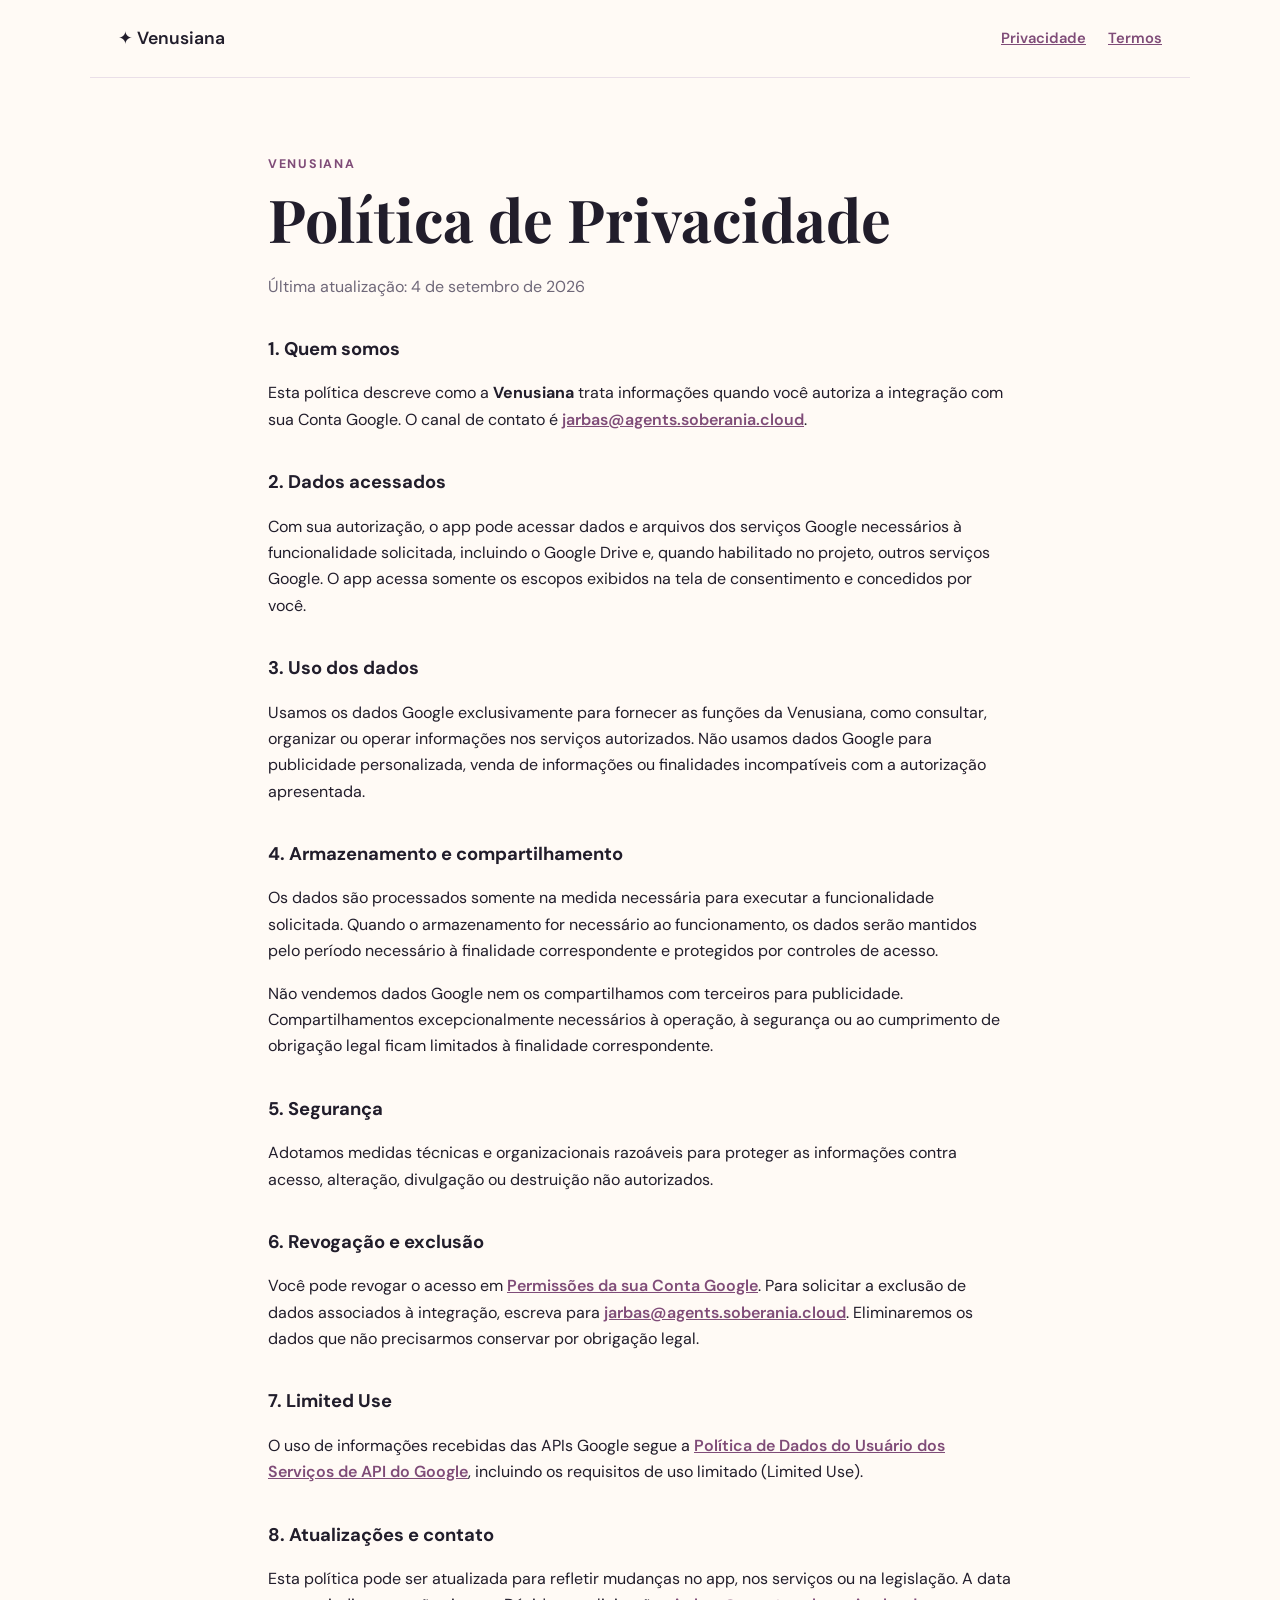
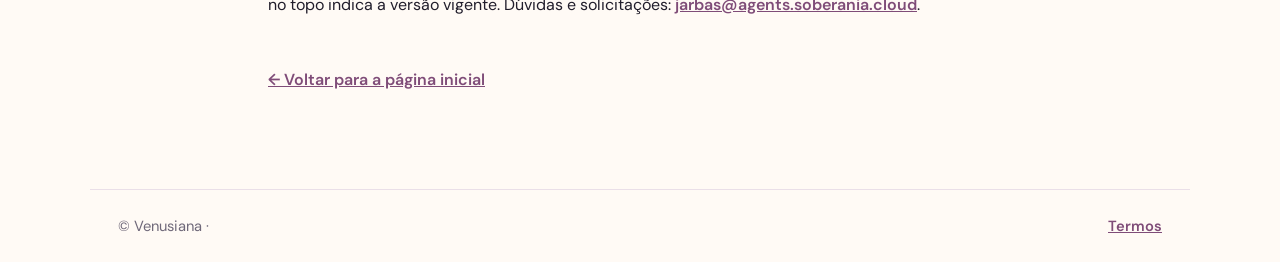
==== privacy/index.html @ 53e63041 "Create Venusiana OAuth compliance website" ====
<!doctype html><html lang="pt-BR"><head><meta charset="utf-8"><meta name="viewport" content="width=device-width, initial-scale=1"><meta name="description" content="Política de Privacidade da integração Venusiana."><title>Política de Privacidade — Venusiana</title><link rel="stylesheet" href="/styles.css"></head><body><header><a class="brand" href="/">✦ Venusiana</a><nav><a href="/privacy">Privacidade</a><a href="/terms">Termos</a></nav></header><main class="document"><p class="eyebrow">Venusiana</p><h1>Política de Privacidade</h1><p class="muted">Última atualização: 4 de setembro de 2026</p><h2>1. Quem somos</h2><p>Esta política descreve como a <strong>Venusiana</strong> trata informações quando você autoriza a integração com sua Conta Google. O canal de contato é <a href="mailto:jarbas@agents.soberania.cloud">jarbas@agents.soberania.cloud</a>.</p><h2>2. Dados acessados</h2><p>Com sua autorização, o app pode acessar dados e arquivos dos serviços Google necessários à funcionalidade solicitada, incluindo o Google Drive e, quando habilitado no projeto, outros serviços Google. O app acessa somente os escopos exibidos na tela de consentimento e concedidos por você.</p><h2>3. Uso dos dados</h2><p>Usamos os dados Google exclusivamente para fornecer as funções da Venusiana, como consultar, organizar ou operar informações nos serviços autorizados. Não usamos dados Google para publicidade personalizada, venda de informações ou finalidades incompatíveis com a autorização apresentada.</p><h2>4. Armazenamento e compartilhamento</h2><p>Os dados são processados somente na medida necessária para executar a funcionalidade solicitada. Quando o armazenamento for necessário ao funcionamento, os dados serão mantidos pelo período necessário à finalidade correspondente e protegidos por controles de acesso.</p><p>Não vendemos dados Google nem os compartilhamos com terceiros para publicidade. Compartilhamentos excepcionalmente necessários à operação, à segurança ou ao cumprimento de obrigação legal ficam limitados à finalidade correspondente.</p><h2>5. Segurança</h2><p>Adotamos medidas técnicas e organizacionais razoáveis para proteger as informações contra acesso, alteração, divulgação ou destruição não autorizados.</p><h2>6. Revogação e exclusão</h2><p>Você pode revogar o acesso em <a href="https://myaccount.google.com/permissions" rel="noopener">Permissões da sua Conta Google</a>. Para solicitar a exclusão de dados associados à integração, escreva para <a href="mailto:jarbas@agents.soberania.cloud">jarbas@agents.soberania.cloud</a>. Eliminaremos os dados que não precisarmos conservar por obrigação legal.</p><h2>7. Limited Use</h2><p>O uso de informações recebidas das APIs Google segue a <a href="https://developers.google.com/terms/api-services-user-data-policy" rel="noopener">Política de Dados do Usuário dos Serviços de API do Google</a>, incluindo os requisitos de uso limitado (Limited Use).</p><h2>8. Atualizações e contato</h2><p>Esta política pode ser atualizada para refletir mudanças no app, nos serviços ou na legislação. A data no topo indica a versão vigente. Dúvidas e solicitações: <a href="mailto:jarbas@agents.soberania.cloud">jarbas@agents.soberania.cloud</a>.</p><p class="back"><a href="/">← Voltar para a página inicial</a></p></main><footer>© Venusiana · <a href="/terms">Termos</a></footer></body></html>
---- styles.css ----
@import url('https://fonts.googleapis.com/css2?family=DM+Sans:wght@400;500;700&family=Playfair+Display:wght@600;700&display=swap');:root{--ink:#211d2b;--muted:#6f6879;--paper:#fffaf5;--accent:#7f4c78;--line:#eadfe8}*{box-sizing:border-box}body{margin:0;background:var(--paper);color:var(--ink);font-family:'DM Sans',system-ui,sans-serif;line-height:1.65}a{color:var(--accent);font-weight:600}header,footer{max-width:1100px;margin:auto;padding:24px 28px;display:flex;justify-content:space-between;gap:20px;align-items:center}header{border-bottom:1px solid var(--line)}nav{display:flex;gap:22px;font-size:.92rem}.brand{text-decoration:none;color:var(--ink);font-size:1.1rem}.hero,.grid,.document{max-width:1000px;margin:auto;padding:80px 28px}.hero{max-width:900px}.eyebrow{text-transform:uppercase;letter-spacing:.14em;color:var(--accent);font-weight:700;font-size:.78rem}.hero h1,.document h1{font-family:'Playfair Display',Georgia,serif;font-size:clamp(2.6rem,7vw,5rem);line-height:1.05;margin:12px 0 24px}.lead{font-size:1.35rem;max-width:720px}.actions{display:flex;flex-wrap:wrap;gap:12px;margin-top:30px}.button{display:inline-block;background:var(--accent);color:#fff;padding:12px 18px;border-radius:8px;text-decoration:none}.secondary{background:transparent;color:var(--accent);border:1px solid var(--accent)}.grid{display:grid;grid-template-columns:repeat(3,1fr);gap:18px;padding-top:0}.grid article{border:1px solid var(--line);background:#fff;padding:24px;border-radius:12px}.grid h2,.document h2{font-size:1.15rem}.notice{max-width:944px;margin:0 auto 60px;padding:18px 24px;background:#f4e8f0;border-left:4px solid var(--accent)}.document{max-width:800px;padding-top:64px}.document h1{font-size:clamp(2.2rem,5vw,3.7rem)}.document h2{margin-top:34px}.muted{color:var(--muted)}.back{margin-top:48px}footer{border-top:1px solid var(--line);color:var(--muted);font-size:.92rem}@media(max-width:700px){.grid{grid-template-columns:1fr}header,footer,.hero,.grid,.document{padding-left:20px;padding-right:20px}header,footer{align-items:flex-start;flex-direction:column}}
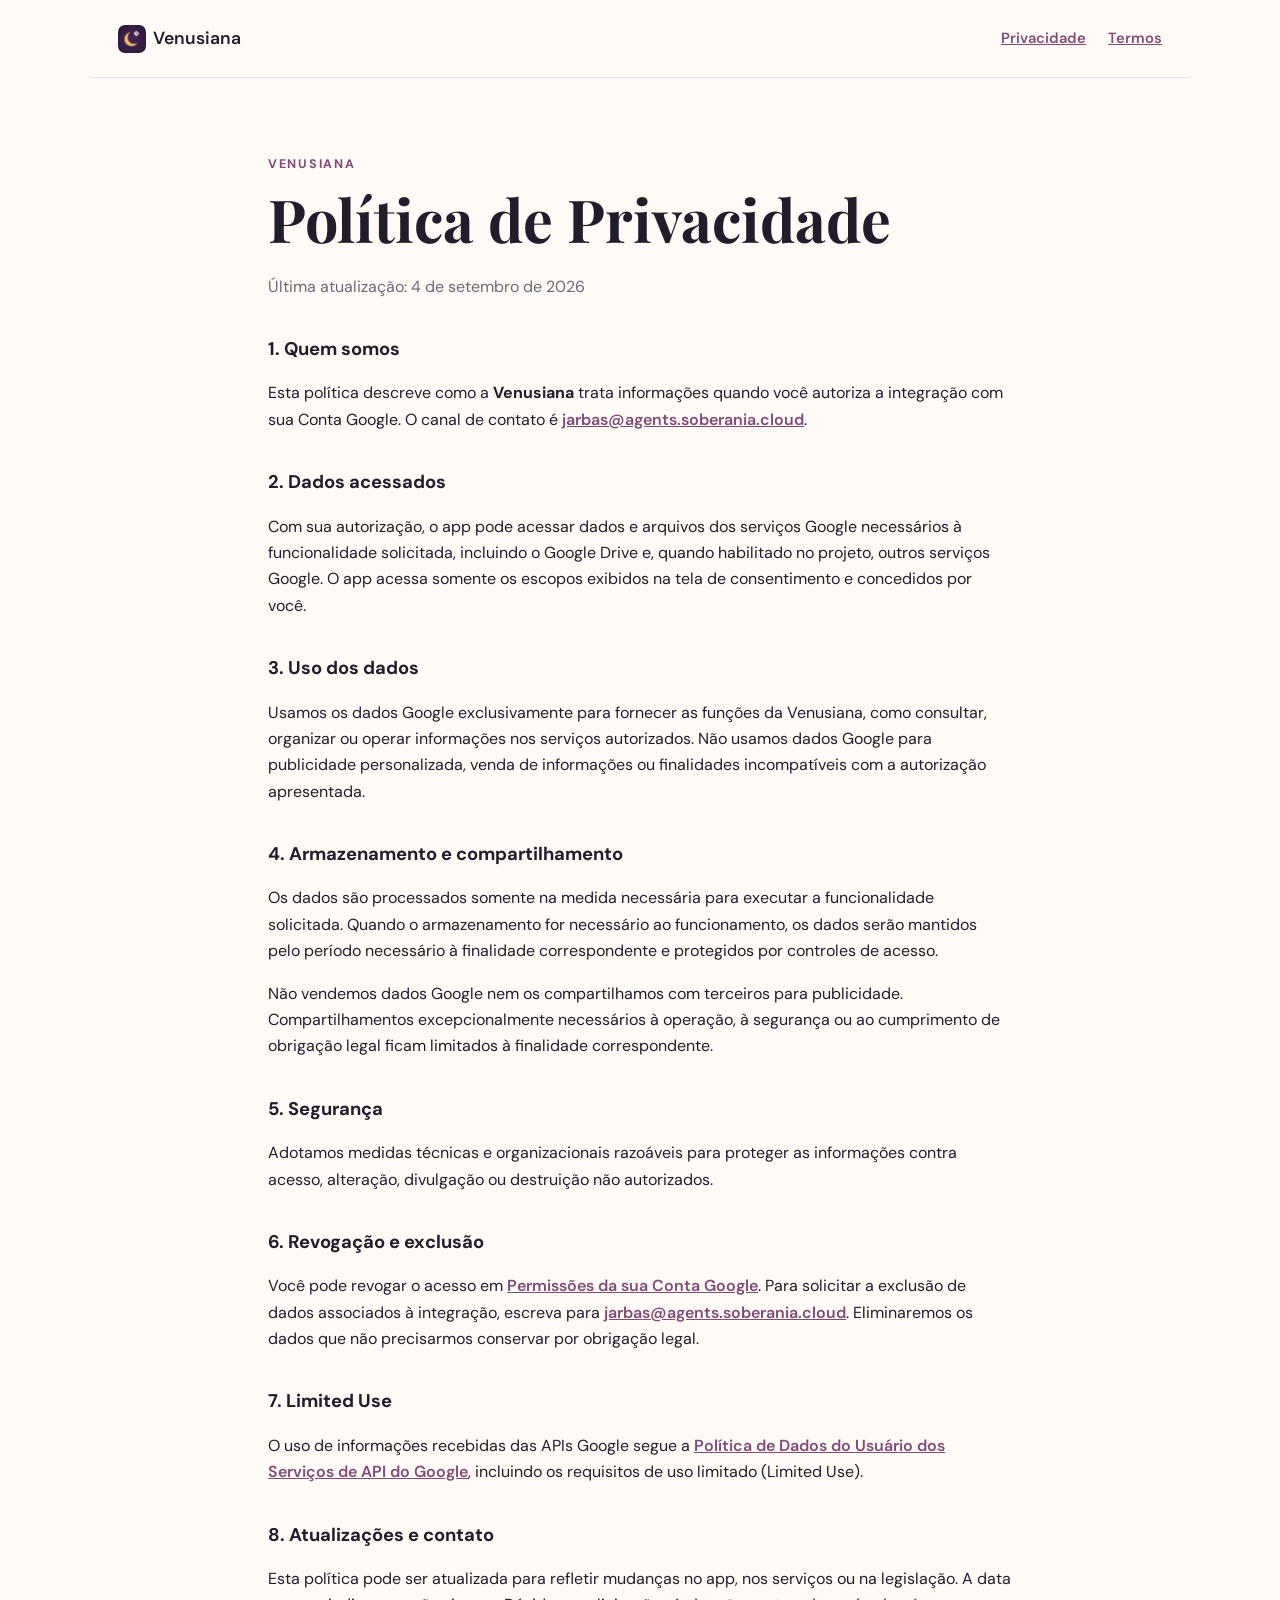
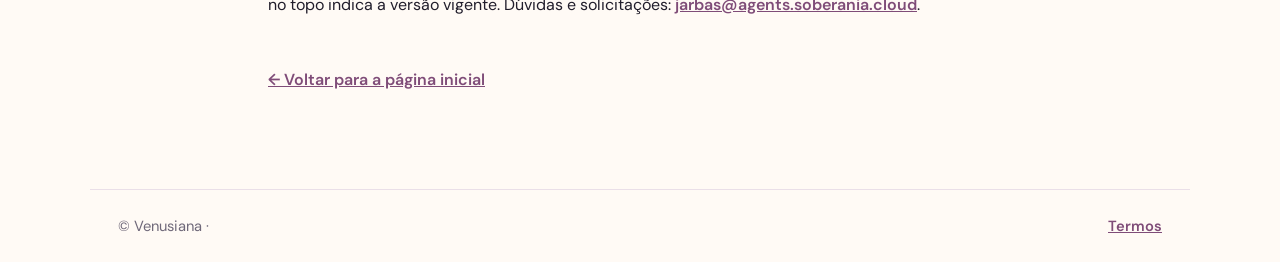
==== commit 9557f220: "Add Venusiana app logo and favicon" ====
--- a/privacy/index.html
+++ b/privacy/index.html
@@ -1 +1 @@
-<!doctype html><html lang="pt-BR"><head><meta charset="utf-8"><meta name="viewport" content="width=device-width, initial-scale=1"><meta name="description" content="Política de Privacidade da integração Venusiana."><title>Política de Privacidade — Venusiana</title><link rel="stylesheet" href="/styles.css"></head><body><header><a class="brand" href="/">✦ Venusiana</a><nav><a href="/privacy">Privacidade</a><a href="/terms">Termos</a></nav></header><main class="document"><p class="eyebrow">Venusiana</p><h1>Política de Privacidade</h1><p class="muted">Última atualização: 4 de setembro de 2026</p><h2>1. Quem somos</h2><p>Esta política descreve como a <strong>Venusiana</strong> trata informações quando você autoriza a integração com sua Conta Google. O canal de contato é <a href="mailto:jarbas@agents.soberania.cloud">jarbas@agents.soberania.cloud</a>.</p><h2>2. Dados acessados</h2><p>Com sua autorização, o app pode acessar dados e arquivos dos serviços Google necessários à funcionalidade solicitada, incluindo o Google Drive e, quando habilitado no projeto, outros serviços Google. O app acessa somente os escopos exibidos na tela de consentimento e concedidos por você.</p><h2>3. Uso dos dados</h2><p>Usamos os dados Google exclusivamente para fornecer as funções da Venusiana, como consultar, organizar ou operar informações nos serviços autorizados. Não usamos dados Google para publicidade personalizada, venda de informações ou finalidades incompatíveis com a autorização apresentada.</p><h2>4. Armazenamento e compartilhamento</h2><p>Os dados são processados somente na medida necessária para executar a funcionalidade solicitada. Quando o armazenamento for necessário ao funcionamento, os dados serão mantidos pelo período necessário à finalidade correspondente e protegidos por controles de acesso.</p><p>Não vendemos dados Google nem os compartilhamos com terceiros para publicidade. Compartilhamentos excepcionalmente necessários à operação, à segurança ou ao cumprimento de obrigação legal ficam limitados à finalidade correspondente.</p><h2>5. Segurança</h2><p>Adotamos medidas técnicas e organizacionais razoáveis para proteger as informações contra acesso, alteração, divulgação ou destruição não autorizados.</p><h2>6. Revogação e exclusão</h2><p>Você pode revogar o acesso em <a href="https://myaccount.google.com/permissions" rel="noopener">Permissões da sua Conta Google</a>. Para solicitar a exclusão de dados associados à integração, escreva para <a href="mailto:jarbas@agents.soberania.cloud">jarbas@agents.soberania.cloud</a>. Eliminaremos os dados que não precisarmos conservar por obrigação legal.</p><h2>7. Limited Use</h2><p>O uso de informações recebidas das APIs Google segue a <a href="https://developers.google.com/terms/api-services-user-data-policy" rel="noopener">Política de Dados do Usuário dos Serviços de API do Google</a>, incluindo os requisitos de uso limitado (Limited Use).</p><h2>8. Atualizações e contato</h2><p>Esta política pode ser atualizada para refletir mudanças no app, nos serviços ou na legislação. A data no topo indica a versão vigente. Dúvidas e solicitações: <a href="mailto:jarbas@agents.soberania.cloud">jarbas@agents.soberania.cloud</a>.</p><p class="back"><a href="/">← Voltar para a página inicial</a></p></main><footer>© Venusiana · <a href="/terms">Termos</a></footer></body></html>
+<!doctype html><html lang="pt-BR"><head><meta charset="utf-8"><meta name="viewport" content="width=device-width, initial-scale=1"><meta name="description" content="Política de Privacidade da integração Venusiana."><title>Política de Privacidade — Venusiana</title><link rel="icon" type="image/png" href="/venusiana-logo.png"><link rel="stylesheet" href="/styles.css"></head><body><header><a class="brand" href="/"><img src="/venusiana-logo.png" alt="" width="28" height="28"> Venusiana</a><nav><a href="/privacy">Privacidade</a><a href="/terms">Termos</a></nav></header><main class="document"><p class="eyebrow">Venusiana</p><h1>Política de Privacidade</h1><p class="muted">Última atualização: 4 de setembro de 2026</p><h2>1. Quem somos</h2><p>Esta política descreve como a <strong>Venusiana</strong> trata informações quando você autoriza a integração com sua Conta Google. O canal de contato é <a href="mailto:jarbas@agents.soberania.cloud">jarbas@agents.soberania.cloud</a>.</p><h2>2. Dados acessados</h2><p>Com sua autorização, o app pode acessar dados e arquivos dos serviços Google necessários à funcionalidade solicitada, incluindo o Google Drive e, quando habilitado no projeto, outros serviços Google. O app acessa somente os escopos exibidos na tela de consentimento e concedidos por você.</p><h2>3. Uso dos dados</h2><p>Usamos os dados Google exclusivamente para fornecer as funções da Venusiana, como consultar, organizar ou operar informações nos serviços autorizados. Não usamos dados Google para publicidade personalizada, venda de informações ou finalidades incompatíveis com a autorização apresentada.</p><h2>4. Armazenamento e compartilhamento</h2><p>Os dados são processados somente na medida necessária para executar a funcionalidade solicitada. Quando o armazenamento for necessário ao funcionamento, os dados serão mantidos pelo período necessário à finalidade correspondente e protegidos por controles de acesso.</p><p>Não vendemos dados Google nem os compartilhamos com terceiros para publicidade. Compartilhamentos excepcionalmente necessários à operação, à segurança ou ao cumprimento de obrigação legal ficam limitados à finalidade correspondente.</p><h2>5. Segurança</h2><p>Adotamos medidas técnicas e organizacionais razoáveis para proteger as informações contra acesso, alteração, divulgação ou destruição não autorizados.</p><h2>6. Revogação e exclusão</h2><p>Você pode revogar o acesso em <a href="https://myaccount.google.com/permissions" rel="noopener">Permissões da sua Conta Google</a>. Para solicitar a exclusão de dados associados à integração, escreva para <a href="mailto:jarbas@agents.soberania.cloud">jarbas@agents.soberania.cloud</a>. Eliminaremos os dados que não precisarmos conservar por obrigação legal.</p><h2>7. Limited Use</h2><p>O uso de informações recebidas das APIs Google segue a <a href="https://developers.google.com/terms/api-services-user-data-policy" rel="noopener">Política de Dados do Usuário dos Serviços de API do Google</a>, incluindo os requisitos de uso limitado (Limited Use).</p><h2>8. Atualizações e contato</h2><p>Esta política pode ser atualizada para refletir mudanças no app, nos serviços ou na legislação. A data no topo indica a versão vigente. Dúvidas e solicitações: <a href="mailto:jarbas@agents.soberania.cloud">jarbas@agents.soberania.cloud</a>.</p><p class="back"><a href="/">← Voltar para a página inicial</a></p></main><footer>© Venusiana · <a href="/terms">Termos</a></footer></body></html>
--- a/styles.css
+++ b/styles.css
@@ -1 +1 @@
-@import url('https://fonts.googleapis.com/css2?family=DM+Sans:wght@400;500;700&family=Playfair+Display:wght@600;700&display=swap');:root{--ink:#211d2b;--muted:#6f6879;--paper:#fffaf5;--accent:#7f4c78;--line:#eadfe8}*{box-sizing:border-box}body{margin:0;background:var(--paper);color:var(--ink);font-family:'DM Sans',system-ui,sans-serif;line-height:1.65}a{color:var(--accent);font-weight:600}header,footer{max-width:1100px;margin:auto;padding:24px 28px;display:flex;justify-content:space-between;gap:20px;align-items:center}header{border-bottom:1px solid var(--line)}nav{display:flex;gap:22px;font-size:.92rem}.brand{text-decoration:none;color:var(--ink);font-size:1.1rem}.hero,.grid,.document{max-width:1000px;margin:auto;padding:80px 28px}.hero{max-width:900px}.eyebrow{text-transform:uppercase;letter-spacing:.14em;color:var(--accent);font-weight:700;font-size:.78rem}.hero h1,.document h1{font-family:'Playfair Display',Georgia,serif;font-size:clamp(2.6rem,7vw,5rem);line-height:1.05;margin:12px 0 24px}.lead{font-size:1.35rem;max-width:720px}.actions{display:flex;flex-wrap:wrap;gap:12px;margin-top:30px}.button{display:inline-block;background:var(--accent);color:#fff;padding:12px 18px;border-radius:8px;text-decoration:none}.secondary{background:transparent;color:var(--accent);border:1px solid var(--accent)}.grid{display:grid;grid-template-columns:repeat(3,1fr);gap:18px;padding-top:0}.grid article{border:1px solid var(--line);background:#fff;padding:24px;border-radius:12px}.grid h2,.document h2{font-size:1.15rem}.notice{max-width:944px;margin:0 auto 60px;padding:18px 24px;background:#f4e8f0;border-left:4px solid var(--accent)}.document{max-width:800px;padding-top:64px}.document h1{font-size:clamp(2.2rem,5vw,3.7rem)}.document h2{margin-top:34px}.muted{color:var(--muted)}.back{margin-top:48px}footer{border-top:1px solid var(--line);color:var(--muted);font-size:.92rem}@media(max-width:700px){.grid{grid-template-columns:1fr}header,footer,.hero,.grid,.document{padding-left:20px;padding-right:20px}header,footer{align-items:flex-start;flex-direction:column}}
+@import url('https://fonts.googleapis.com/css2?family=DM+Sans:wght@400;500;700&family=Playfair+Display:wght@600;700&display=swap');:root{--ink:#211d2b;--muted:#6f6879;--paper:#fffaf5;--accent:#7f4c78;--line:#eadfe8}*{box-sizing:border-box}body{margin:0;background:var(--paper);color:var(--ink);font-family:'DM Sans',system-ui,sans-serif;line-height:1.65}a{color:var(--accent);font-weight:600}header,footer{max-width:1100px;margin:auto;padding:24px 28px;display:flex;justify-content:space-between;gap:20px;align-items:center}header{border-bottom:1px solid var(--line)}nav{display:flex;gap:22px;font-size:.92rem}.brand{text-decoration:none;color:var(--ink);font-size:1.1rem;display:flex;align-items:center;gap:7px}.brand img{border-radius:7px}.hero,.grid,.document{max-width:1000px;margin:auto;padding:80px 28px}.hero{max-width:900px}.eyebrow{text-transform:uppercase;letter-spacing:.14em;color:var(--accent);font-weight:700;font-size:.78rem}.hero h1,.document h1{font-family:'Playfair Display',Georgia,serif;font-size:clamp(2.6rem,7vw,5rem);line-height:1.05;margin:12px 0 24px}.lead{font-size:1.35rem;max-width:720px}.actions{display:flex;flex-wrap:wrap;gap:12px;margin-top:30px}.button{display:inline-block;background:var(--accent);color:#fff;padding:12px 18px;border-radius:8px;text-decoration:none}.secondary{background:transparent;color:var(--accent);border:1px solid var(--accent)}.grid{display:grid;grid-template-columns:repeat(3,1fr);gap:18px;padding-top:0}.grid article{border:1px solid var(--line);background:#fff;padding:24px;border-radius:12px}.grid h2,.document h2{font-size:1.15rem}.notice{max-width:944px;margin:0 auto 60px;padding:18px 24px;background:#f4e8f0;border-left:4px solid var(--accent)}.document{max-width:800px;padding-top:64px}.document h1{font-size:clamp(2.2rem,5vw,3.7rem)}.document h2{margin-top:34px}.muted{color:var(--muted)}.back{margin-top:48px}footer{border-top:1px solid var(--line);color:var(--muted);font-size:.92rem}@media(max-width:700px){.grid{grid-template-columns:1fr}header,footer,.hero,.grid,.document{padding-left:20px;padding-right:20px}header,footer{align-items:flex-start;flex-direction:column}}
